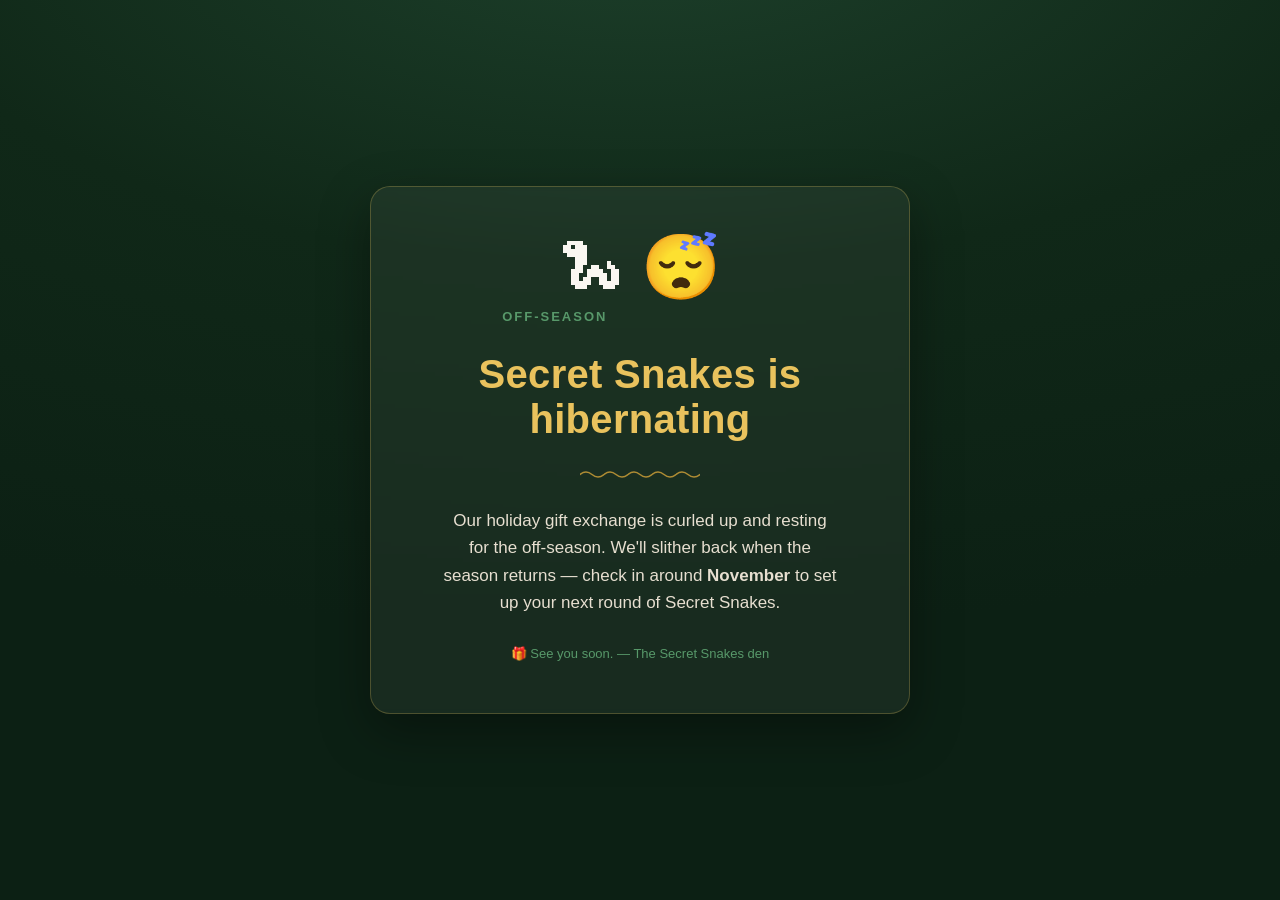
==== offseason/index.html @ 1ce982a4 "Add off-season hibernation kit (page, scripts, runbook) For the seasonal app: a static "hibernating"" ====
<!DOCTYPE html>
<html lang="en">
<head>
  <meta charset="utf-8" />
  <meta name="viewport" content="width=device-width, initial-scale=1" />
  <meta name="robots" content="noindex" />
  <title>Secret Snakes — Hibernating</title>
  <style>
    :root {
      --green-950: #0c2014;
      --green-900: #14301f;
      --green-600: #2f5d3a;
      --green-400: #58996a;
      --gold-500: #d4a437;
      --gold-300: #e9c25d;
      --gold-100: #faf0d8;
      --cream-50: #faf7f1;
      --cream-200: #e7dfd0;
    }
    * { box-sizing: border-box; }
    html, body { height: 100%; margin: 0; }
    body {
      font-family: -apple-system, BlinkMacSystemFont, "Segoe UI", Roboto, Helvetica, Arial, sans-serif;
      color: var(--cream-50);
      background-color: var(--green-950);
      background-image:
        radial-gradient(120% 80% at 50% -10%, #1d402b 0%, #102818 50%, #0c2014 100%),
        url("data:image/svg+xml,%3Csvg xmlns='http://www.w3.org/2000/svg' width='24' height='9' viewBox='0 0 24 9'%3E%3Cpath d='M0 4.5 Q6 -0.5 12 4.5 T24 4.5' fill='none' stroke='%233c7a4a' stroke-width='1.6' stroke-linecap='round' opacity='0.18'/%3E%3C/svg%3E");
      background-attachment: fixed;
      display: flex;
      align-items: center;
      justify-content: center;
      padding: 24px;
      min-height: 100%;
    }
    .card {
      width: 100%;
      max-width: 540px;
      text-align: center;
      background: rgba(255, 255, 255, 0.05);
      border: 1px solid rgba(233, 194, 93, 0.25);
      border-radius: 20px;
      padding: 48px 32px;
      box-shadow: 0 18px 50px rgba(0, 0, 0, 0.35);
      backdrop-filter: blur(2px);
    }
    .emoji { font-size: 64px; line-height: 1; margin-bottom: 8px; }
    h1 {
      margin: 12px 0 4px;
      font-size: clamp(28px, 6vw, 40px);
      color: var(--gold-300);
      letter-spacing: 0.3px;
    }
    .tagline { margin: 0 0 24px; color: var(--green-400); font-weight: 600; text-transform: uppercase; letter-spacing: 2px; font-size: 13px; }
    p { margin: 0 auto; max-width: 42ch; line-height: 1.6; color: var(--cream-200); font-size: 17px; }
    .divider {
      width: 120px; height: 9px; margin: 28px auto;
      background: url("data:image/svg+xml,%3Csvg xmlns='http://www.w3.org/2000/svg' width='24' height='9' viewBox='0 0 24 9'%3E%3Cpath d='M0 4.5 Q6 -0.5 12 4.5 T24 4.5' fill='none' stroke='%23d4a437' stroke-width='1.6' stroke-linecap='round' opacity='0.8'/%3E%3C/svg%3E") repeat-x left center;
    }
    .footer { margin-top: 28px; font-size: 13px; color: var(--green-400); }
  </style>
</head>
<body>
  <main class="card">
    <div class="emoji">🐍&#xFE0E; 😴</div>
    <p class="tagline">Off-season</p>
    <h1>Secret Snakes is hibernating</h1>
    <div class="divider"></div>
    <p>
      Our holiday gift exchange is curled up and resting for the off-season.
      We'll slither back when the season returns — check in around
      <strong>November</strong> to set up your next round of Secret Snakes.
    </p>
    <p class="footer">🎁 See you soon. — The Secret Snakes den</p>
  </main>
</body>
</html>
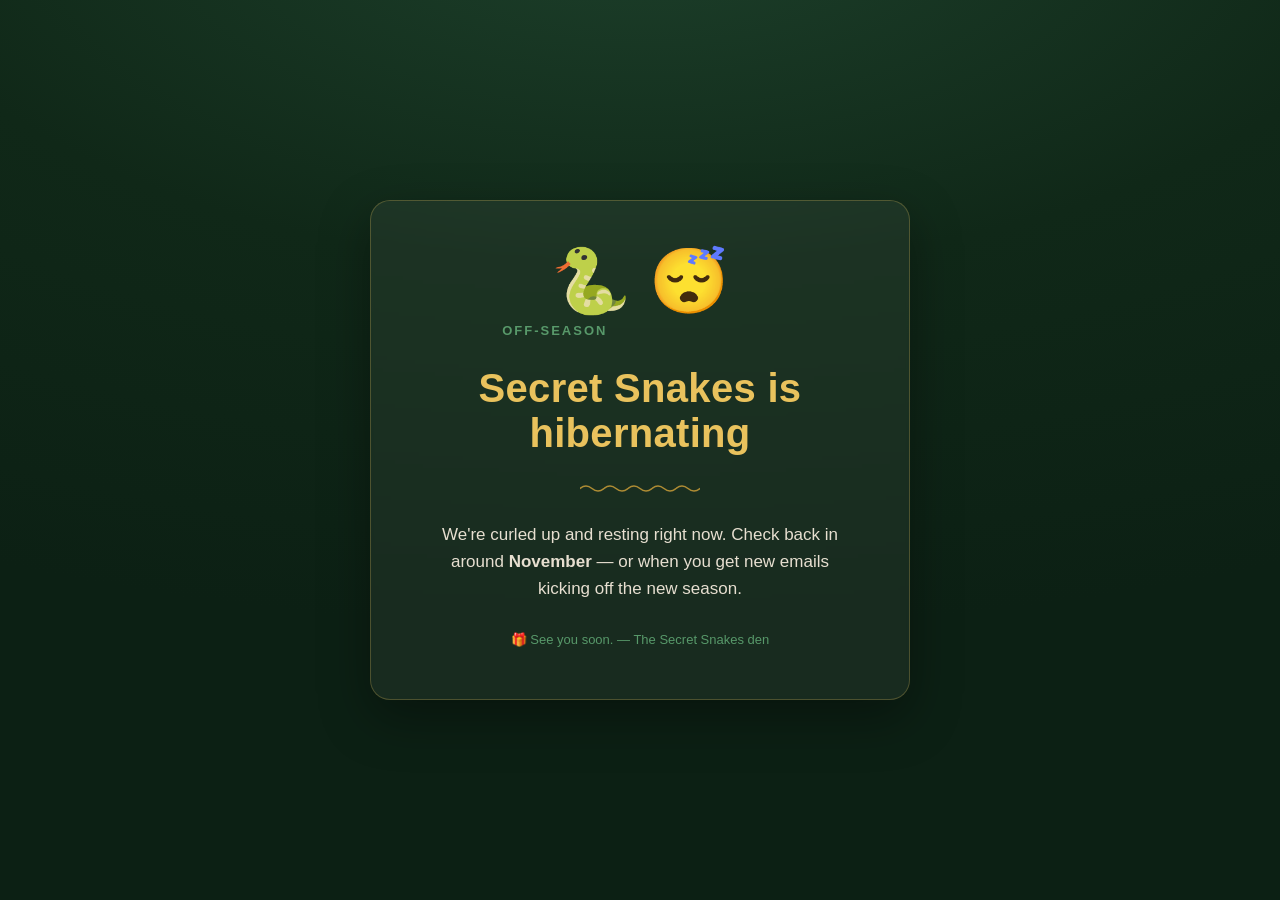
==== commit 5c89382d: "Polish off-season page: reword copy and fix snake emoji Reword the hibernation message and drop the " ====
--- a/offseason/index.html
+++ b/offseason/index.html
@@ -62,14 +62,13 @@
 </head>
 <body>
   <main class="card">
-    <div class="emoji">🐍&#xFE0E; 😴</div>
+    <div class="emoji">🐍 😴</div>
     <p class="tagline">Off-season</p>
     <h1>Secret Snakes is hibernating</h1>
     <div class="divider"></div>
     <p>
-      Our holiday gift exchange is curled up and resting for the off-season.
-      We'll slither back when the season returns — check in around
-      <strong>November</strong> to set up your next round of Secret Snakes.
+      We're curled up and resting right now. Check back in around
+      <strong>November</strong> — or when you get new emails kicking off the new season.
     </p>
     <p class="footer">🎁 See you soon. — The Secret Snakes den</p>
   </main>
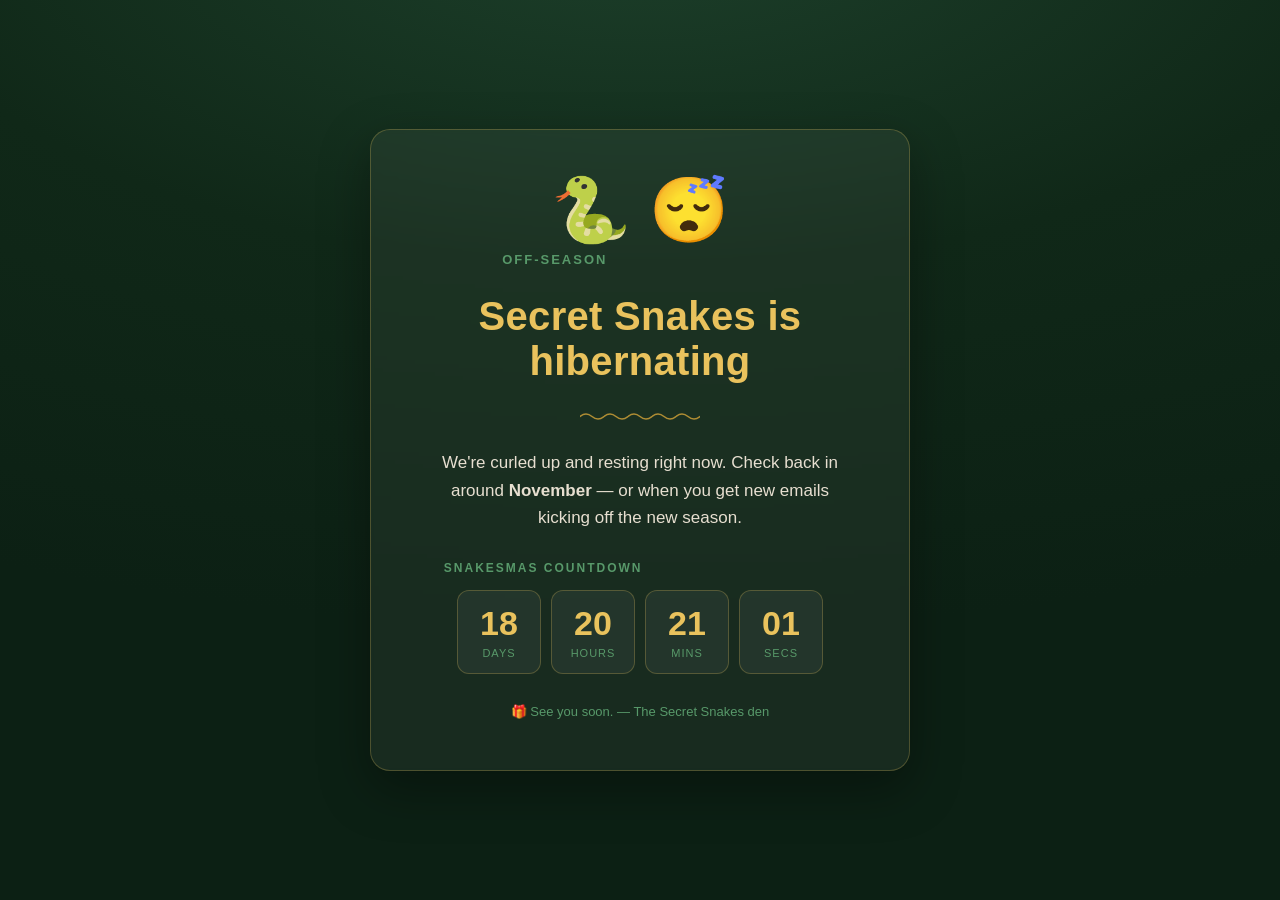
==== commit a4433ac3: "Add Snakesmas countdown to off-season hibernation page Adds a live countdown (Days/Hours/Mins/Secs) " ====
--- a/offseason/index.html
+++ b/offseason/index.html
@@ -58,6 +58,24 @@
       background: url("data:image/svg+xml,%3Csvg xmlns='http://www.w3.org/2000/svg' width='24' height='9' viewBox='0 0 24 9'%3E%3Cpath d='M0 4.5 Q6 -0.5 12 4.5 T24 4.5' fill='none' stroke='%23d4a437' stroke-width='1.6' stroke-linecap='round' opacity='0.8'/%3E%3C/svg%3E") repeat-x left center;
     }
     .footer { margin-top: 28px; font-size: 13px; color: var(--green-400); }
+    .countdown-label { margin: 28px 0 12px; color: var(--green-400); font-weight: 600; text-transform: uppercase; letter-spacing: 2px; font-size: 12px; }
+    .countdown { display: flex; justify-content: center; gap: 10px; }
+    .countdown .unit {
+      flex: 1 1 0; max-width: 84px;
+      background: rgba(255, 255, 255, 0.05);
+      border: 1px solid rgba(233, 194, 93, 0.25);
+      border-radius: 12px;
+      padding: 14px 6px;
+    }
+    .countdown .num {
+      display: block;
+      font-size: clamp(24px, 7vw, 34px);
+      font-weight: 700;
+      color: var(--gold-300);
+      font-variant-numeric: tabular-nums;
+      line-height: 1.1;
+    }
+    .countdown .cap { display: block; margin-top: 4px; font-size: 11px; text-transform: uppercase; letter-spacing: 1px; color: var(--green-400); }
   </style>
 </head>
 <body>
@@ -70,7 +88,38 @@
       We're curled up and resting right now. Check back in around
       <strong>November</strong> — or when you get new emails kicking off the new season.
     </p>
+    <p class="countdown-label">Snakesmas countdown</p>
+    <div class="countdown" aria-live="polite">
+      <div class="unit"><span class="num" id="cd-days">--</span><span class="cap">Days</span></div>
+      <div class="unit"><span class="num" id="cd-hours">--</span><span class="cap">Hours</span></div>
+      <div class="unit"><span class="num" id="cd-mins">--</span><span class="cap">Mins</span></div>
+      <div class="unit"><span class="num" id="cd-secs">--</span><span class="cap">Secs</span></div>
+    </div>
     <p class="footer">🎁 See you soon. — The Secret Snakes den</p>
   </main>
+  <script>
+    (function () {
+      // Snakesmas: December 25, 2026 (local time). Countdown freezes at zero.
+      var target = new Date(2026, 11, 25, 0, 0, 0).getTime();
+      var els = {
+        days: document.getElementById("cd-days"),
+        hours: document.getElementById("cd-hours"),
+        mins: document.getElementById("cd-mins"),
+        secs: document.getElementById("cd-secs")
+      };
+      function pad(n) { return String(n).padStart(2, "0"); }
+      function tick() {
+        var diff = Math.max(0, target - Date.now());
+        var s = Math.floor(diff / 1000);
+        els.days.textContent = Math.floor(s / 86400);
+        els.hours.textContent = pad(Math.floor((s % 86400) / 3600));
+        els.mins.textContent = pad(Math.floor((s % 3600) / 60));
+        els.secs.textContent = pad(s % 60);
+        if (diff === 0 && tick._timer) { clearInterval(tick._timer); }
+      }
+      tick();
+      tick._timer = setInterval(tick, 1000);
+    })();
+  </script>
 </body>
 </html>
